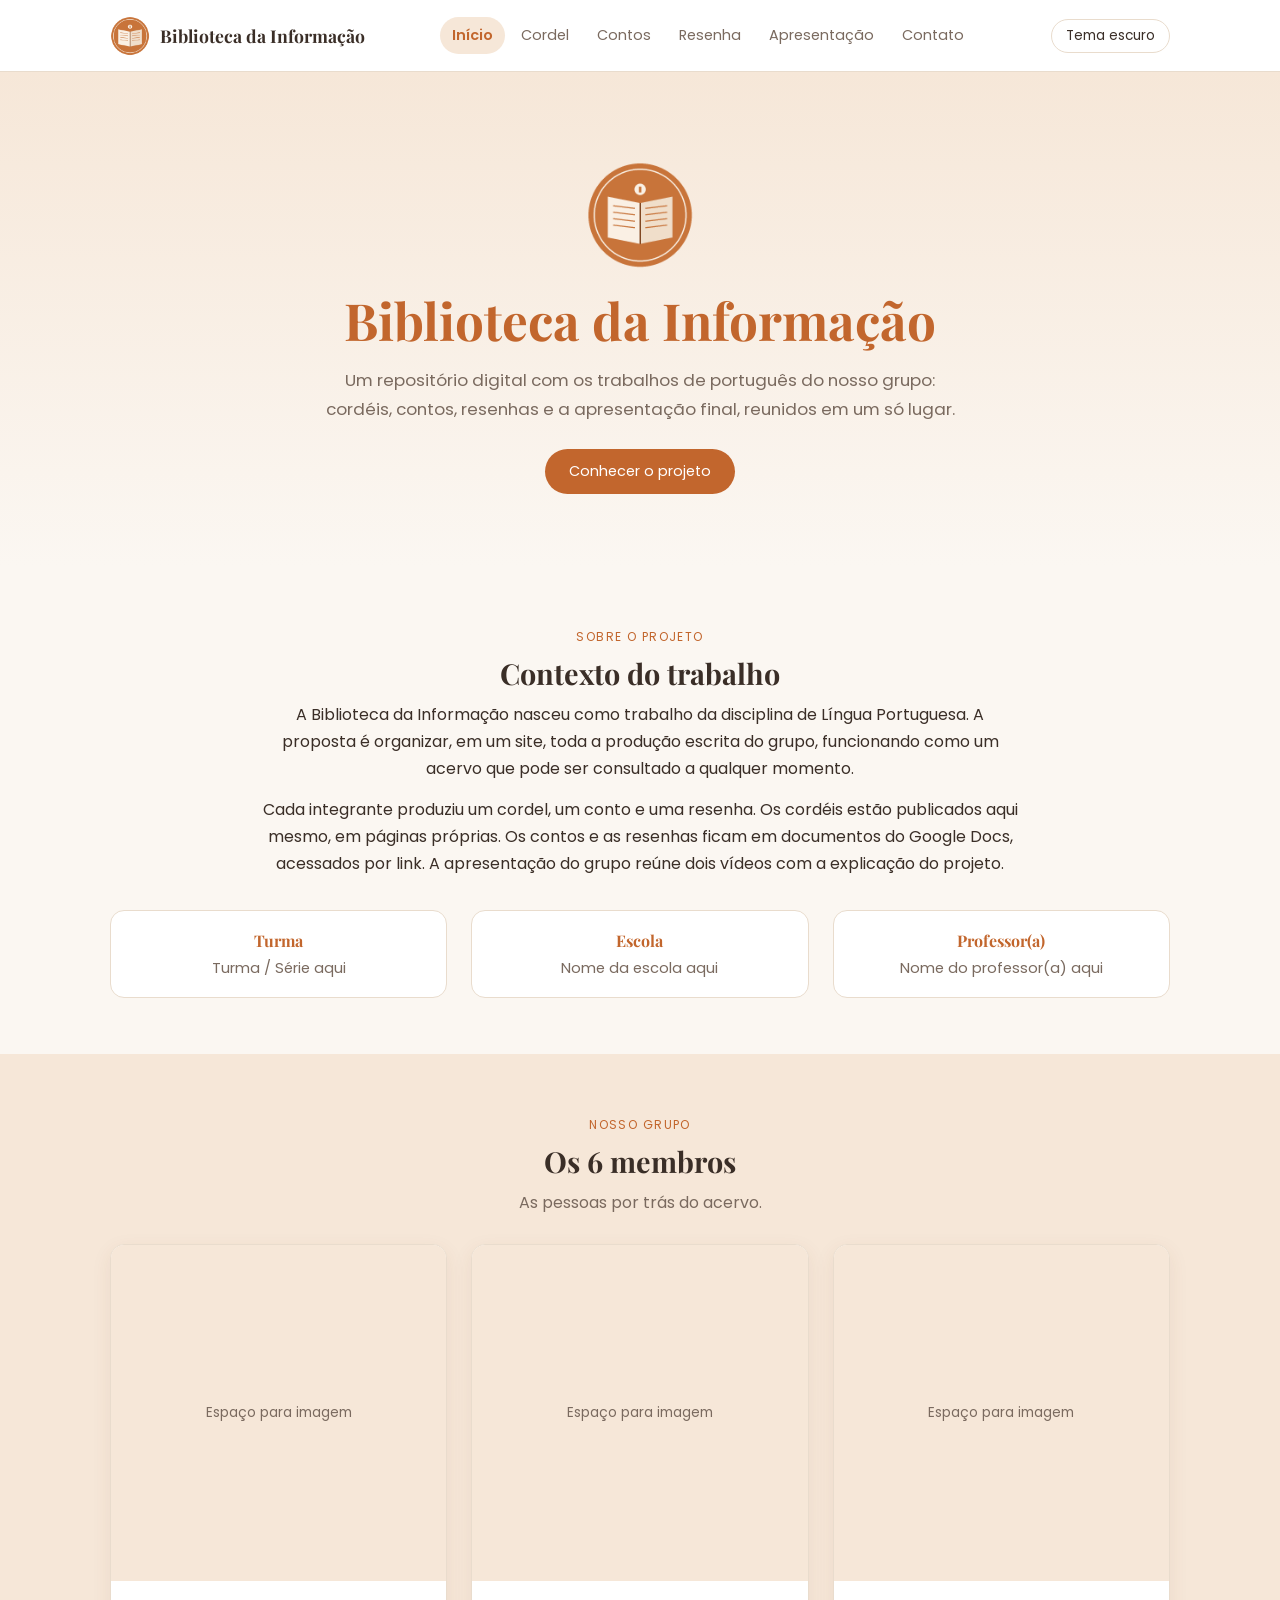
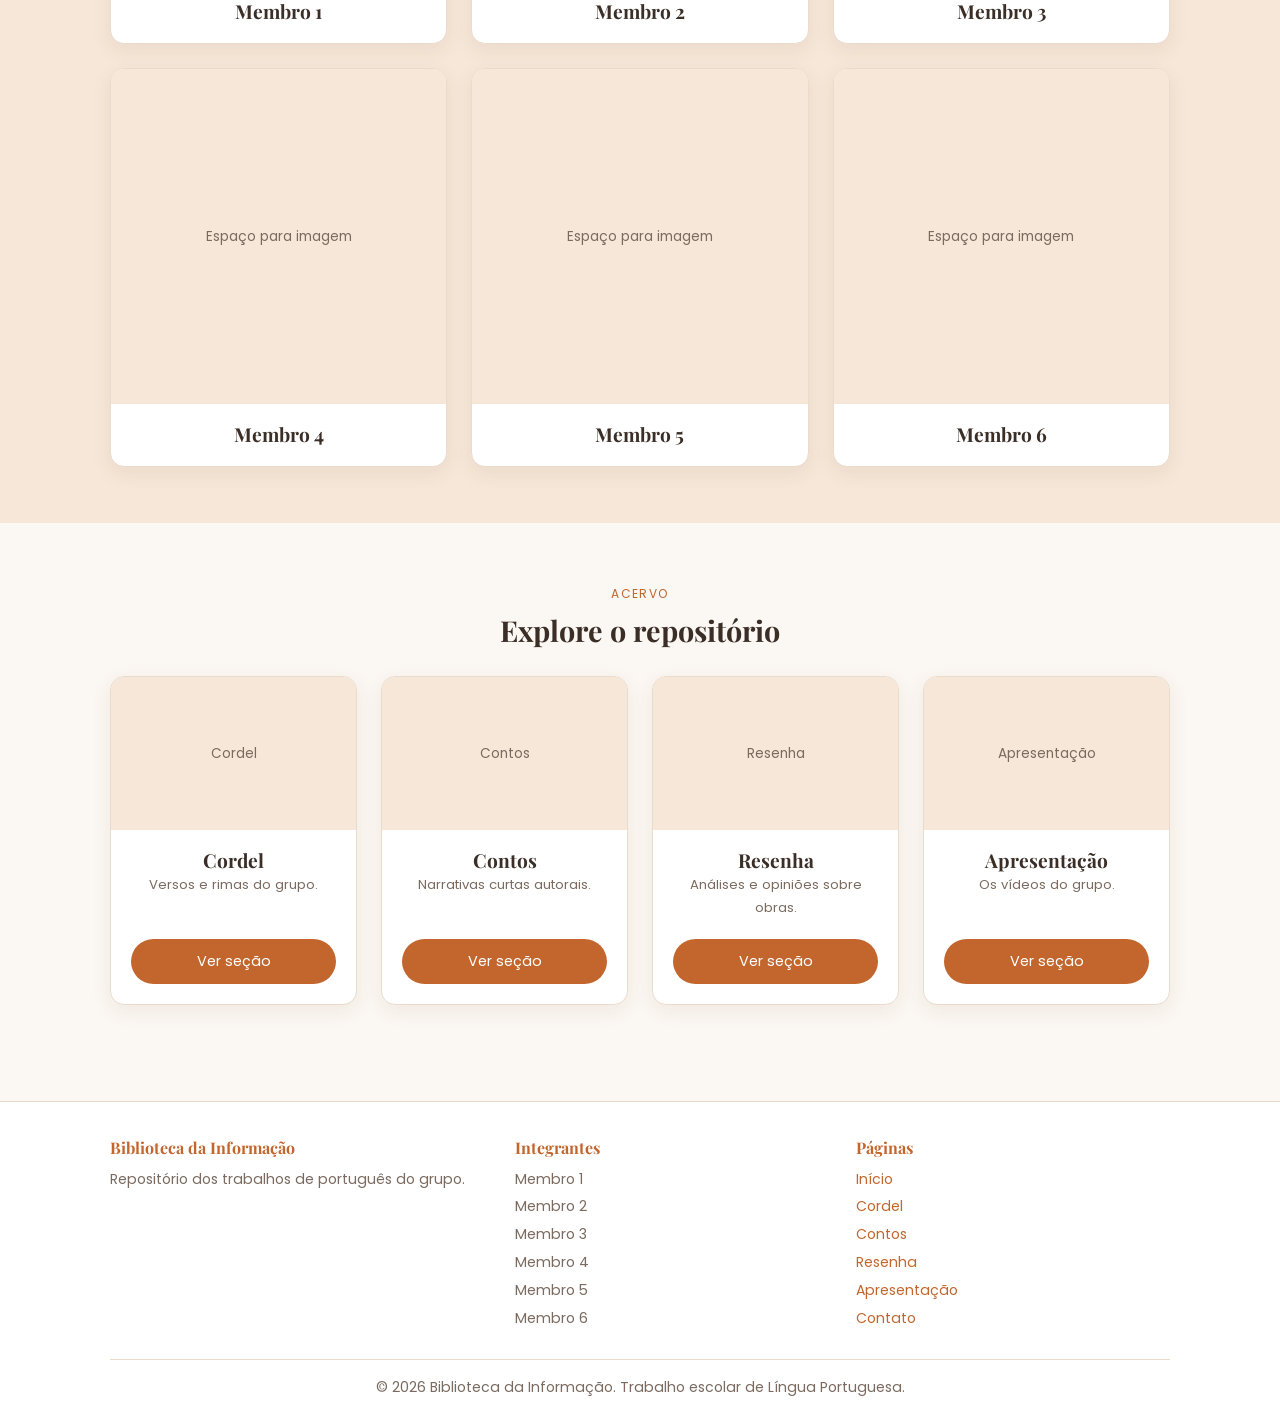
==== index.html @ 51faeb0e "1.0" ====
<!DOCTYPE html>
<html lang="pt-BR">
<head>
  <meta charset="UTF-8">
  <meta name="viewport" content="width=device-width, initial-scale=1.0">
  <title>Biblioteca da Informação</title>
  <meta name="description" content="Repositório dos trabalhos de português do nosso grupo: cordéis, contos, resenhas e apresentação.">
  <link rel="icon" type="image/png" href="img/logo.png">
  <link rel="preconnect" href="https://fonts.googleapis.com">
  <link rel="preconnect" href="https://fonts.gstatic.com" crossorigin>
  <link href="https://fonts.googleapis.com/css2?family=Playfair+Display:wght@500;700&family=Poppins:wght@400;500;600&display=swap" rel="stylesheet">
  <link rel="stylesheet" href="css/style.css">
</head>
<body>

  <header class="cabecalho">
    <div class="cabecalho-interno">
      <a class="marca" href="index.html">
        <img src="img/logo.png" alt="Logo da Biblioteca da Informação">
        <span>Biblioteca da Informação</span>
      </a>
      <nav aria-label="Menu principal">
        <ul class="menu">
          <li><a href="index.html" aria-current="page">Início</a></li>
          <li><a href="cordel.html">Cordel</a></li>
          <li><a href="contos.html">Contos</a></li>
          <li><a href="resenha.html">Resenha</a></li>
          <li><a href="apresentacao.html">Apresentação</a></li>
          <li><a href="contato.html">Contato</a></li>
        </ul>
      </nav>
      <button id="botao-tema" class="botao-tema" type="button">Tema escuro</button>
    </div>
  </header>

  <main>
    <section class="hero">
      <div class="container">
        <img src="img/logo.png" alt="Logo da Biblioteca da Informação">
        <h1>Biblioteca da Informação</h1>
        <p>Um repositório digital com os trabalhos de português do nosso grupo: cordéis, contos, resenhas e a apresentação final, reunidos em um só lugar.</p>
        <a class="botao" href="#sobre">Conhecer o projeto</a>
      </div>
    </section>

    <section class="secao" id="sobre">
      <div class="container centro">
        <span class="etiqueta">Sobre o projeto</span>
        <h2>Contexto do trabalho</h2>
        <div class="texto-corrido">
          <p>A Biblioteca da Informação nasceu como trabalho da disciplina de Língua Portuguesa. A proposta é organizar, em um site, toda a produção escrita do grupo, funcionando como um acervo que pode ser consultado a qualquer momento.</p>
          <p>Cada integrante produziu um cordel, um conto e uma resenha. Os cordéis estão publicados aqui mesmo, em páginas próprias. Os contos e as resenhas ficam em documentos do Google Docs, acessados por link. A apresentação do grupo reúne dois vídeos com a explicação do projeto.</p>
        </div>
        <div class="grid" style="margin-top:32px;">
          <div class="info-item"><strong>Turma</strong><span data-grupo="turma">Turma</span></div>
          <div class="info-item"><strong>Escola</strong><span data-grupo="escola">Escola</span></div>
          <div class="info-item"><strong>Professor(a)</strong><span data-grupo="professor">Professor</span></div>
        </div>
      </div>
    </section>

    <section class="secao alt" id="membros">
      <div class="container centro">
        <span class="etiqueta">Nosso grupo</span>
        <h2>Os 6 membros</h2>
        <p class="texto-corrido" style="color:var(--texto-suave)">As pessoas por trás do acervo.</p>
        <div class="grid" id="grid-membros"></div>
      </div>
    </section>

    <section class="secao" id="secoes">
      <div class="container centro">
        <span class="etiqueta">Acervo</span>
        <h2>Explore o repositório</h2>
        <div class="grid grid-4">
          <article class="card">
            <div class="card-imagem">Cordel</div>
            <div class="card-corpo"><h3>Cordel</h3><p class="autor">Versos e rimas do grupo.</p></div>
            <div class="card-rodape"><a class="botao" href="cordel.html">Ver seção</a></div>
          </article>
          <article class="card">
            <div class="card-imagem">Contos</div>
            <div class="card-corpo"><h3>Contos</h3><p class="autor">Narrativas curtas autorais.</p></div>
            <div class="card-rodape"><a class="botao" href="contos.html">Ver seção</a></div>
          </article>
          <article class="card">
            <div class="card-imagem">Resenha</div>
            <div class="card-corpo"><h3>Resenha</h3><p class="autor">Análises e opiniões sobre obras.</p></div>
            <div class="card-rodape"><a class="botao" href="resenha.html">Ver seção</a></div>
          </article>
          <article class="card">
            <div class="card-imagem">Apresentação</div>
            <div class="card-corpo"><h3>Apresentação</h3><p class="autor">Os vídeos do grupo.</p></div>
            <div class="card-rodape"><a class="botao" href="apresentacao.html">Ver seção</a></div>
          </article>
        </div>
      </div>
    </section>
  </main>

  <footer class="rodape">
    <div class="container">
      <div class="rodape-grid">
        <div>
          <h3>Biblioteca da Informação</h3>
          <p>Repositório dos trabalhos de português do grupo.</p>
        </div>
        <div>
          <h3>Integrantes</h3>
          <ul id="rodape-membros"></ul>
        </div>
        <div>
          <h3>Páginas</h3>
          <ul>
            <li><a href="index.html">Início</a></li>
            <li><a href="cordel.html">Cordel</a></li>
            <li><a href="contos.html">Contos</a></li>
            <li><a href="resenha.html">Resenha</a></li>
            <li><a href="apresentacao.html">Apresentação</a></li>
            <li><a href="contato.html">Contato</a></li>
          </ul>
        </div>
      </div>
      <p class="rodape-fim">&copy; <span id="rodape-ano">2026</span> Biblioteca da Informação. Trabalho escolar de Língua Portuguesa.</p>
    </div>
  </footer>

  <script src="js/dados.js"></script>
  <script src="js/main.js"></script>
</body>
</html>
---- css/style.css ----
/* ============================================================
   Biblioteca da Informação — estilo geral
   Cor matriz: laranja queimado (suave). Tema escuro: classe .escuro
   ============================================================ */

:root {
  --laranja: #c2662d;
  --laranja-claro: #e4a574;
  --laranja-suave: #f6e7d8;
  --fundo: #fbf7f2;
  --superficie: #ffffff;
  --texto: #3a2e27;
  --texto-suave: #7a6a5f;
  --borda: #e9dccd;
  --sombra: 0 6px 20px rgba(110, 70, 40, 0.08);
  --altura-header: 72px;
  --raio: 14px;
  --fonte-titulo: "Playfair Display", Georgia, "Times New Roman", serif;
  --fonte-texto: "Poppins", "Segoe UI", Arial, sans-serif;
}

.escuro {
  --laranja: #e08d52;
  --laranja-claro: #f0b27f;
  --laranja-suave: #33271f;
  --fundo: #1c1714;
  --superficie: #26201c;
  --texto: #f1e6da;
  --texto-suave: #b8a698;
  --borda: #3b2f27;
  --sombra: 0 6px 20px rgba(0, 0, 0, 0.35);
}

* { box-sizing: border-box; margin: 0; padding: 0; }

html { scroll-behavior: smooth; }

body {
  font-family: var(--fonte-texto);
  background: var(--fundo);
  color: var(--texto);
  line-height: 1.7;
  padding-top: var(--altura-header);
  transition: background 0.3s, color 0.3s;
}

img { max-width: 100%; display: block; }
a { color: var(--laranja); text-decoration: none; }
a:hover { text-decoration: underline; }

h1, h2, h3 {
  font-family: var(--fonte-titulo);
  line-height: 1.25;
}

h1 { color: var(--laranja); font-size: 2.6rem; }
h2 { font-size: 1.8rem; margin-bottom: 0.6rem; }
h3 { font-size: 1.2rem; }

/* ---------- Cabeçalho fixo ---------- */
.cabecalho {
  position: fixed;
  top: 0;
  left: 0;
  width: 100%;
  height: var(--altura-header);
  background: var(--superficie);
  border-bottom: 1px solid var(--borda);
  z-index: 100;
  transition: background 0.3s;
}

.cabecalho-interno {
  max-width: 1100px;
  height: 100%;
  margin: 0 auto;
  padding: 0 20px;
  display: flex;
  align-items: center;
  justify-content: space-between;
  gap: 16px;
}

.marca {
  display: flex;
  align-items: center;
  gap: 10px;
  color: var(--texto);
  font-family: var(--fonte-titulo);
  font-weight: 700;
  font-size: 1.1rem;
  white-space: nowrap;
}
.marca:hover { text-decoration: none; }
.marca img { width: 40px; height: 40px; }

.menu {
  display: flex;
  align-items: center;
  gap: 4px;
  list-style: none;
}

.menu a {
  display: block;
  padding: 6px 12px;
  border-radius: 999px;
  font-size: 0.9rem;
  color: var(--texto-suave);
}
.menu a:hover { background: var(--laranja-suave); text-decoration: none; }
.menu a[aria-current="page"] {
  background: var(--laranja-suave);
  color: var(--laranja);
  font-weight: 600;
}

.botao-tema {
  font-family: var(--fonte-texto);
  font-size: 0.85rem;
  padding: 6px 14px;
  border-radius: 999px;
  border: 1px solid var(--borda);
  background: transparent;
  color: var(--texto);
  cursor: pointer;
  white-space: nowrap;
}
.botao-tema:hover { border-color: var(--laranja); color: var(--laranja); }

/* ---------- Estrutura ---------- */
.container {
  max-width: 1100px;
  margin: 0 auto;
  padding: 0 20px;
}

.secao { padding: 56px 0; }
.secao.alt { background: var(--laranja-suave); }

.topo-pagina {
  padding: 56px 0 24px;
  border-bottom: 1px solid var(--borda);
  text-align: center;
}
.topo-pagina p { max-width: 720px; margin: 12px auto 0; color: var(--texto-suave); }

.etiqueta {
  display: inline-block;
  font-size: 0.75rem;
  letter-spacing: 0.12em;
  text-transform: uppercase;
  color: var(--laranja);
  margin-bottom: 8px;
}

.texto-corrido { max-width: 760px; }
.texto-corrido p { margin-bottom: 14px; }
.centro { text-align: center; }
.centro .texto-corrido { margin: 0 auto; }

/* ---------- Hero (home) ---------- */
.hero {
  padding: 88px 0 72px;
  text-align: center;
  background: linear-gradient(180deg, var(--laranja-suave), var(--fundo));
}
.hero h1 { font-size: 3.2rem; margin-bottom: 14px; }
.hero p { max-width: 640px; margin: 0 auto 26px; color: var(--texto-suave); font-size: 1.05rem; }
.hero img { width: 110px; height: 110px; margin: 0 auto 18px; }

.botao {
  display: inline-block;
  padding: 10px 24px;
  border-radius: 999px;
  background: var(--laranja);
  color: #fff;
  font-family: var(--fonte-texto);
  font-size: 0.9rem;
  border: none;
  cursor: pointer;
  transition: opacity 0.2s, transform 0.2s;
}
.botao:hover { opacity: 0.9; transform: translateY(-1px); text-decoration: none; }
.botao.contorno { background: transparent; color: var(--laranja); border: 1px solid var(--laranja); }
.botao.desativado { background: var(--borda); color: var(--texto-suave); pointer-events: none; }

/* ---------- Grid de cards ---------- */
.grid {
  display: grid;
  grid-template-columns: repeat(3, 1fr);
  gap: 24px;
  margin-top: 28px;
}

.card {
  background: var(--superficie);
  border: 1px solid var(--borda);
  border-radius: var(--raio);
  overflow: hidden;
  display: flex;
  flex-direction: column;
  box-shadow: var(--sombra);
  transition: transform 0.2s;
}
.card:hover { transform: translateY(-3px); }

.card-imagem {
  width: 100%;
  aspect-ratio: 16 / 10;
  background: var(--laranja-suave);
  display: flex;
  align-items: center;
  justify-content: center;
  color: var(--texto-suave);
  font-size: 0.85rem;
  overflow: hidden;
}
.card-imagem img { width: 100%; height: 100%; object-fit: cover; }

.card-corpo {
  padding: 18px 20px 8px;
  flex: 1;
}
.card-corpo .autor { font-size: 0.82rem; color: var(--texto-suave); margin-top: 2px; }

.card-rodape { padding: 12px 20px 20px; }
.card-rodape .botao { width: 100%; text-align: center; }
.card-aviso { font-size: 0.72rem; color: var(--texto-suave); margin-top: 8px; text-align: center; }

.card.membro .card-corpo { text-align: center; padding-bottom: 20px; }
.card.membro .card-imagem { aspect-ratio: 1 / 1; }

/* ---------- Aviso ---------- */
.aviso {
  margin-top: 32px;
  padding: 14px 18px;
  border-left: 4px solid var(--laranja);
  background: var(--laranja-suave);
  border-radius: 8px;
  font-size: 0.88rem;
  color: var(--texto);
}

/* ---------- Pesquisa e filtro ---------- */
.pesquisa {
  display: flex;
  gap: 12px;
  flex-wrap: wrap;
  margin-top: 8px;
}
.pesquisa input,
.pesquisa select {
  font-family: var(--fonte-texto);
  font-size: 0.92rem;
  padding: 10px 16px;
  border-radius: 999px;
  border: 1px solid var(--borda);
  background: var(--superficie);
  color: var(--texto);
}
.pesquisa input { flex: 1; min-width: 220px; }
.pesquisa input:focus,
.pesquisa select:focus { outline: 2px solid var(--laranja-claro); }

.sem-resultado {
  display: none;
  text-align: center;
  color: var(--texto-suave);
  padding: 32px 0;
}

/* ---------- Vídeos ---------- */
.grid-videos {
  display: grid;
  grid-template-columns: repeat(2, 1fr);
  gap: 28px;
  margin-top: 28px;
}
.video-caixa {
  background: var(--superficie);
  border: 1px solid var(--borda);
  border-radius: var(--raio);
  overflow: hidden;
  box-shadow: var(--sombra);
}
.video-tela {
  aspect-ratio: 16 / 9;
  background: var(--laranja-suave);
  display: flex;
  align-items: center;
  justify-content: center;
  color: var(--texto-suave);
  font-size: 0.9rem;
}
.video-tela iframe { width: 100%; height: 100%; border: 0; }
.video-info { padding: 18px 20px 22px; }
.video-info p { color: var(--texto-suave); font-size: 0.92rem; margin-top: 6px; }

/* ---------- Página de cordel individual ---------- */
.cordel-layout {
  display: grid;
  grid-template-columns: 1.4fr 1fr;
  gap: 32px;
  margin-top: 28px;
  align-items: start;
}
.cordel-texto {
  background: var(--superficie);
  border: 1px solid var(--borda);
  border-radius: var(--raio);
  padding: 28px 30px;
  white-space: pre-line;
  font-family: var(--fonte-titulo);
  font-size: 1.05rem;
  line-height: 1.9;
}
.cordel-imagem {
  position: sticky;
  top: calc(var(--altura-header) + 20px);
}
.cordel-imagem .card-imagem {
  aspect-ratio: 3 / 4;
  border-radius: var(--raio);
  border: 1px solid var(--borda);
}

.voltar { display: inline-block; margin-bottom: 8px; font-size: 0.9rem; }

/* ---------- Contato ---------- */
.contato-layout {
  display: grid;
  grid-template-columns: 1fr 1fr;
  gap: 32px;
  margin-top: 28px;
}
.formulario {
  background: var(--superficie);
  border: 1px solid var(--borda);
  border-radius: var(--raio);
  padding: 26px;
  display: flex;
  flex-direction: column;
  gap: 14px;
}
.formulario label { font-size: 0.85rem; color: var(--texto-suave); display: block; margin-bottom: 4px; }
.formulario input,
.formulario select,
.formulario textarea {
  width: 100%;
  font-family: var(--fonte-texto);
  font-size: 0.92rem;
  padding: 10px 14px;
  border-radius: 10px;
  border: 1px solid var(--borda);
  background: var(--fundo);
  color: var(--texto);
}
.formulario textarea { min-height: 120px; resize: vertical; }
.formulario input:focus,
.formulario select:focus,
.formulario textarea:focus { outline: 2px solid var(--laranja-claro); }
.formulario-status { font-size: 0.85rem; color: var(--laranja); min-height: 1.2em; }

.info-lista { display: flex; flex-direction: column; gap: 14px; }
.info-item {
  background: var(--superficie);
  border: 1px solid var(--borda);
  border-radius: var(--raio);
  padding: 16px 20px;
}
.info-item strong { display: block; font-family: var(--fonte-titulo); color: var(--laranja); }
.info-item span { color: var(--texto-suave); font-size: 0.92rem; }

.filtros-botoes { display: flex; flex-wrap: wrap; gap: 8px; margin-top: 8px; }
.filtro-btn {
  font-family: var(--fonte-texto);
  font-size: 0.85rem;
  padding: 6px 16px;
  border-radius: 999px;
  border: 1px solid var(--borda);
  background: var(--superficie);
  color: var(--texto);
  cursor: pointer;
}
.filtro-btn.ativo { background: var(--laranja); border-color: var(--laranja); color: #fff; }

.galeria { grid-template-columns: repeat(3, 1fr); }
.galeria figure { margin: 0; }
.galeria figcaption { padding: 10px 16px 16px; font-size: 0.85rem; color: var(--texto-suave); }

/* ---------- Rodapé ---------- */
.rodape {
  margin-top: 40px;
  background: var(--superficie);
  border-top: 1px solid var(--borda);
  padding: 36px 0 20px;
}
.rodape-grid {
  display: grid;
  grid-template-columns: 1.2fr 1fr 1fr;
  gap: 28px;
}
.rodape h3 { font-size: 1rem; margin-bottom: 10px; color: var(--laranja); }
.rodape ul { list-style: none; font-size: 0.88rem; color: var(--texto-suave); }
.rodape li { margin-bottom: 4px; }
.rodape p { font-size: 0.88rem; color: var(--texto-suave); }
.rodape-fim {
  margin-top: 24px;
  padding-top: 16px;
  border-top: 1px solid var(--borda);
  text-align: center;
  font-size: 0.8rem;
  color: var(--texto-suave);
}

/* ---------- Responsivo ---------- */
@media (max-width: 900px) {
  .grid, .galeria { grid-template-columns: repeat(2, 1fr); }
  .cordel-layout, .contato-layout { grid-template-columns: 1fr; }
  .cordel-imagem { position: static; }
  .rodape-grid { grid-template-columns: 1fr; }
}

@media (max-width: 720px) {
  :root { --altura-header: 104px; }
  .cabecalho-interno {
    flex-wrap: wrap;
    align-content: center;
    gap: 6px 12px;
  }
  .cabecalho nav {
    order: 3;
    width: 100%;
    overflow-x: auto;
  }
  .menu { padding-bottom: 4px; }
  .menu a { white-space: nowrap; font-size: 0.82rem; padding: 4px 10px; }
  .hero h1 { font-size: 2.3rem; }
  h1 { font-size: 2rem; }
  .grid, .galeria, .grid-videos { grid-template-columns: 1fr; }
}

/* Home: 4 cards de seções */
.grid-4 { grid-template-columns: repeat(4, 1fr); }
@media (max-width: 900px) { .grid-4 { grid-template-columns: repeat(2, 1fr); } }
@media (max-width: 720px) { .grid-4 { grid-template-columns: 1fr; } }
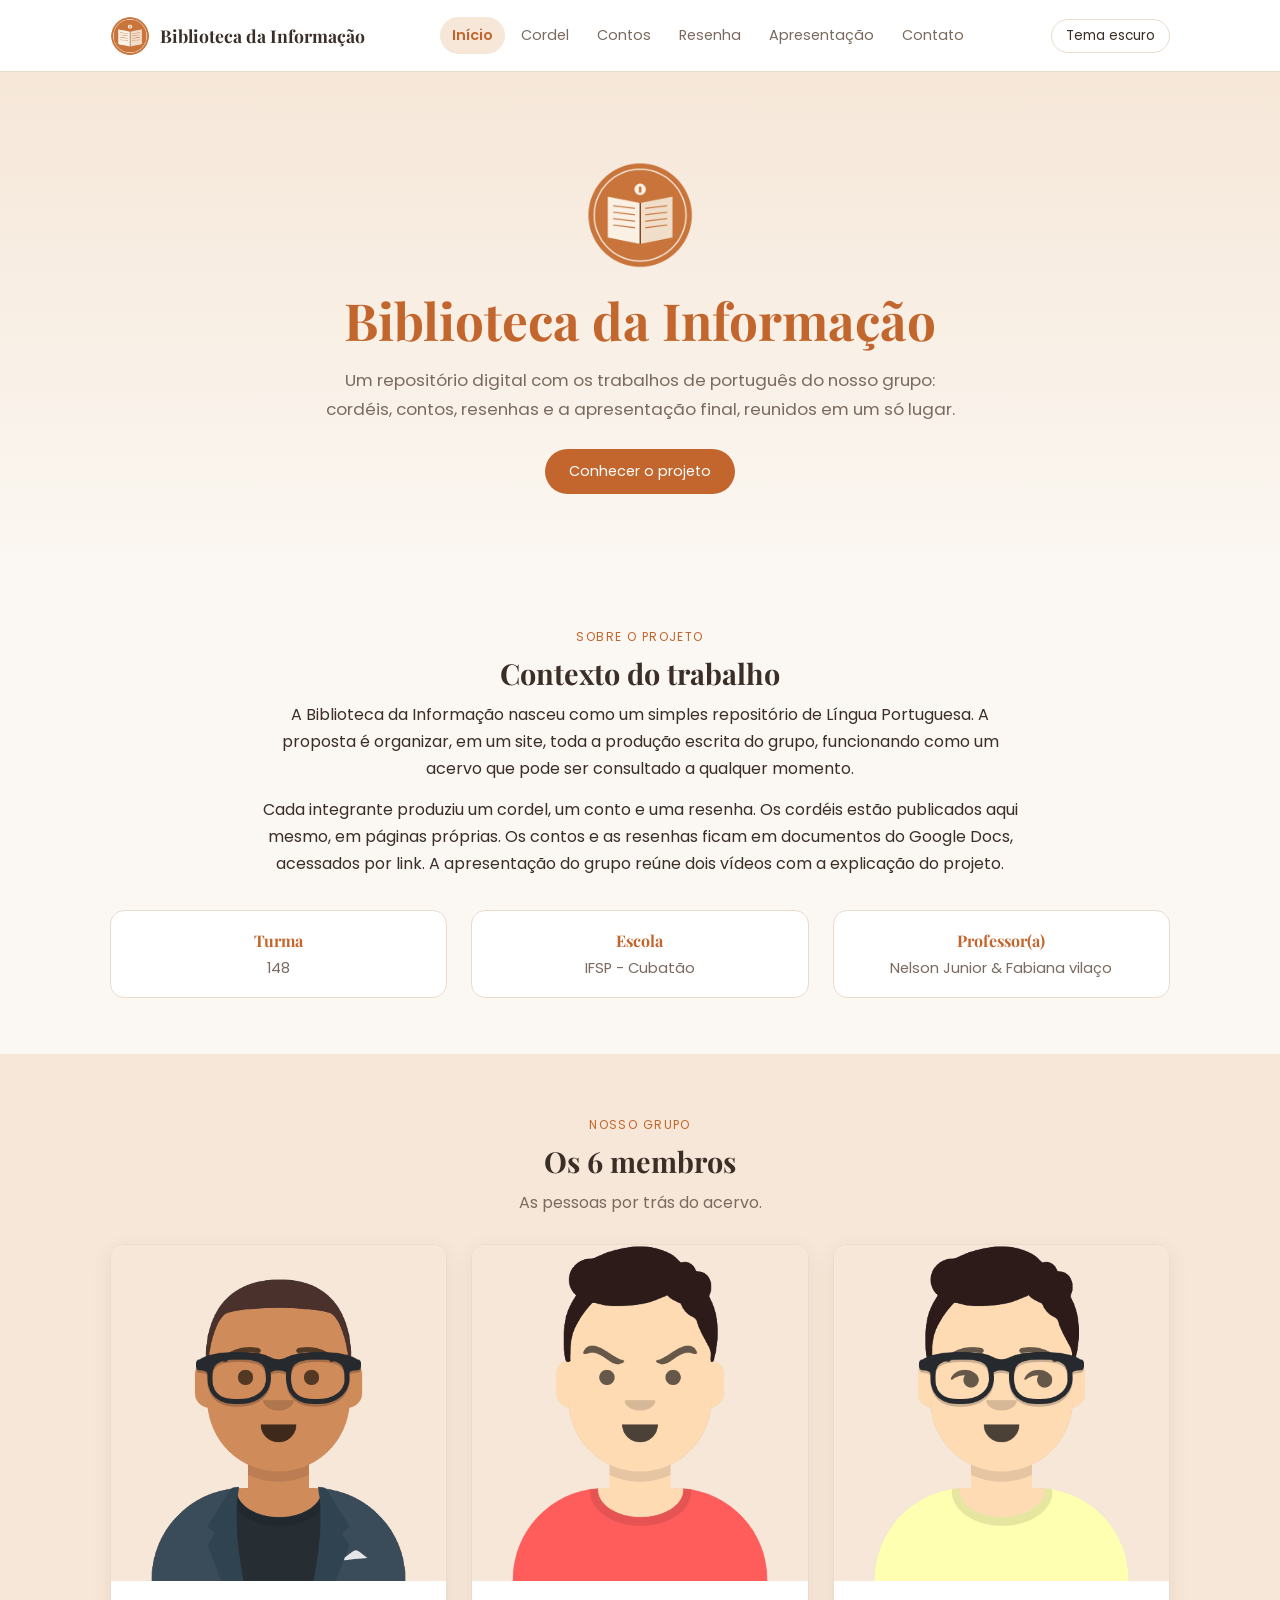
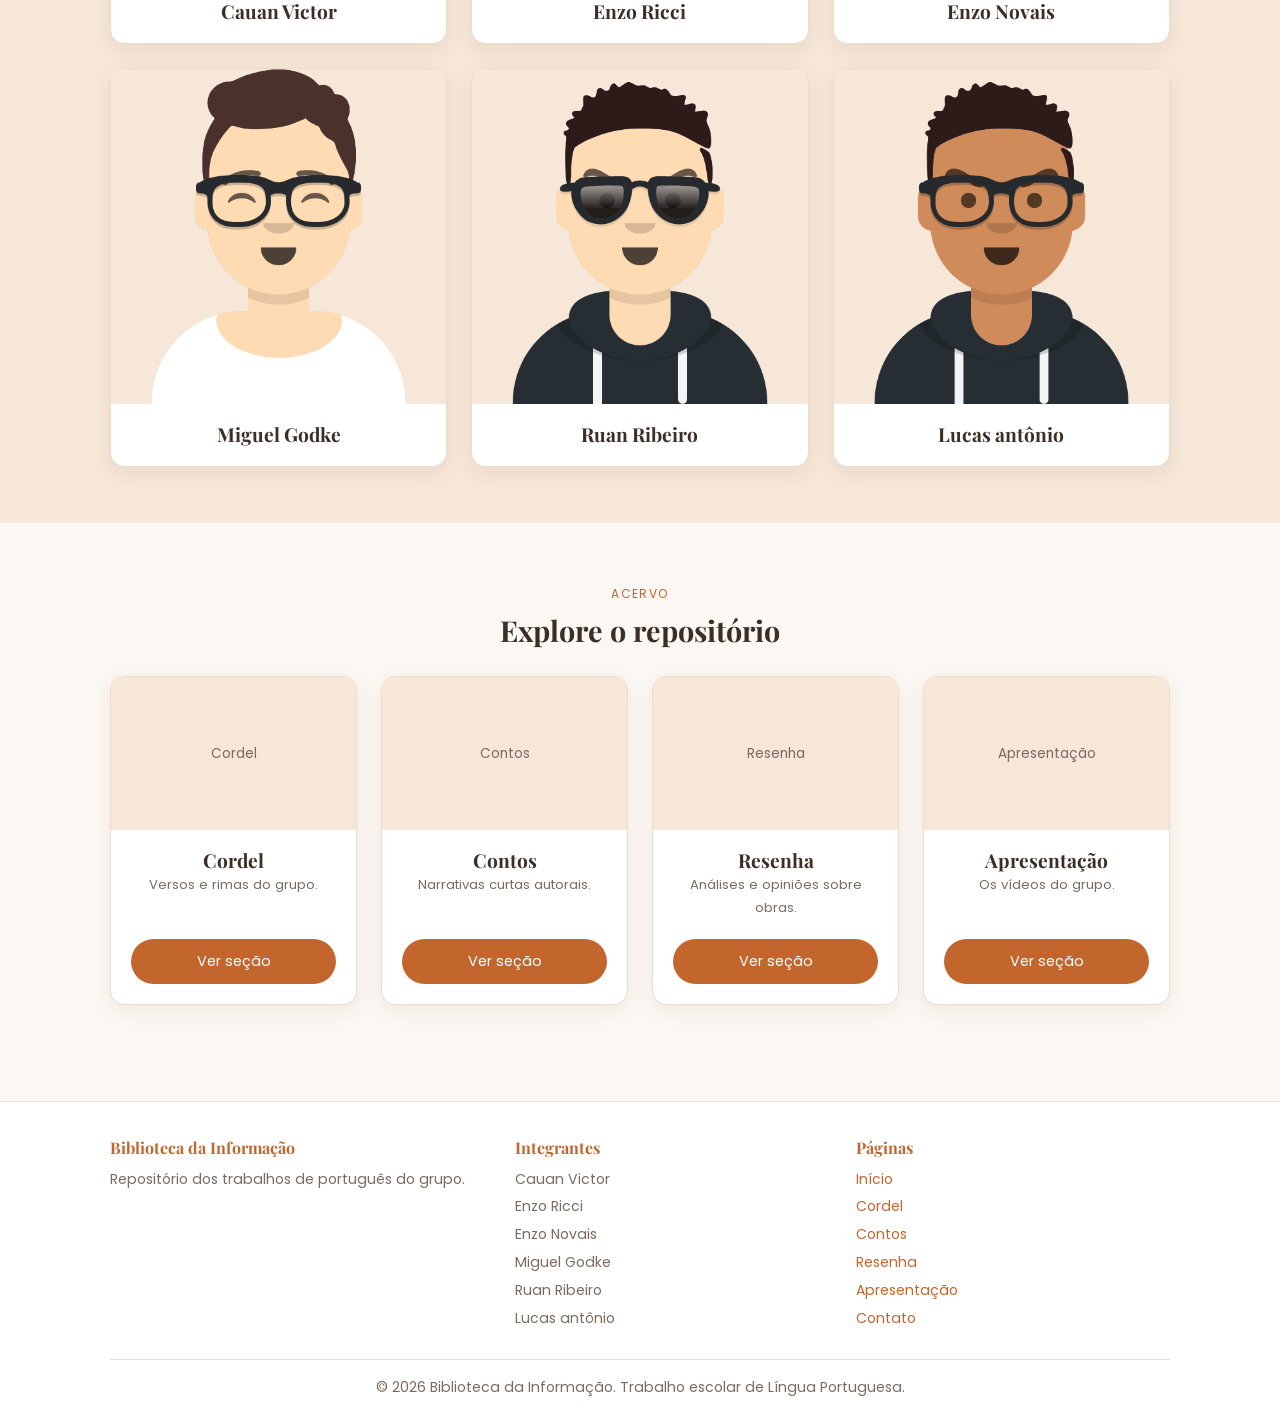
==== commit 9cbe9d72: "1.1" ====
--- a/index.html
+++ b/index.html
@@ -48,7 +48,7 @@
         <span class="etiqueta">Sobre o projeto</span>
         <h2>Contexto do trabalho</h2>
         <div class="texto-corrido">
-          <p>A Biblioteca da Informação nasceu como trabalho da disciplina de Língua Portuguesa. A proposta é organizar, em um site, toda a produção escrita do grupo, funcionando como um acervo que pode ser consultado a qualquer momento.</p>
+          <p>A Biblioteca da Informação nasceu como um simples repositório de Língua Portuguesa. A proposta é organizar, em um site, toda a produção escrita do grupo, funcionando como um acervo que pode ser consultado a qualquer momento.</p>
           <p>Cada integrante produziu um cordel, um conto e uma resenha. Os cordéis estão publicados aqui mesmo, em páginas próprias. Os contos e as resenhas ficam em documentos do Google Docs, acessados por link. A apresentação do grupo reúne dois vídeos com a explicação do projeto.</p>
         </div>
         <div class="grid" style="margin-top:32px;">
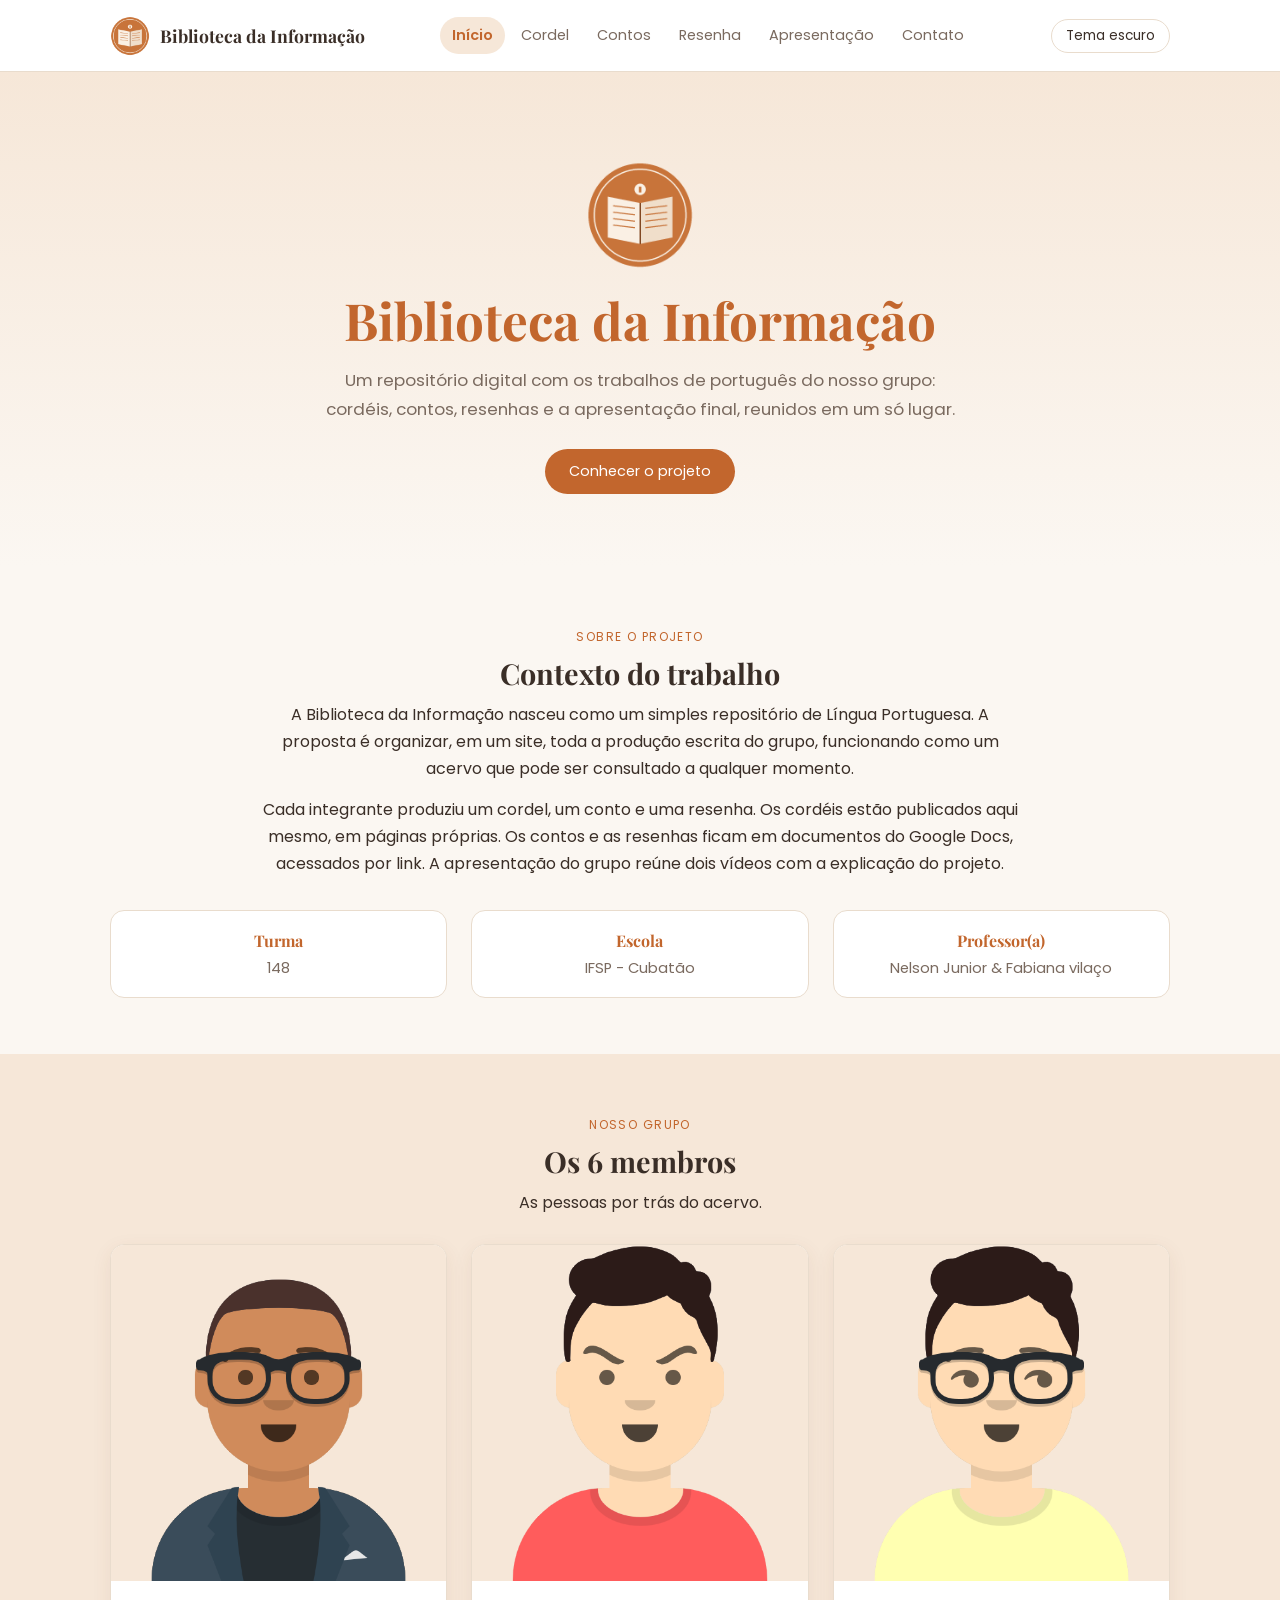
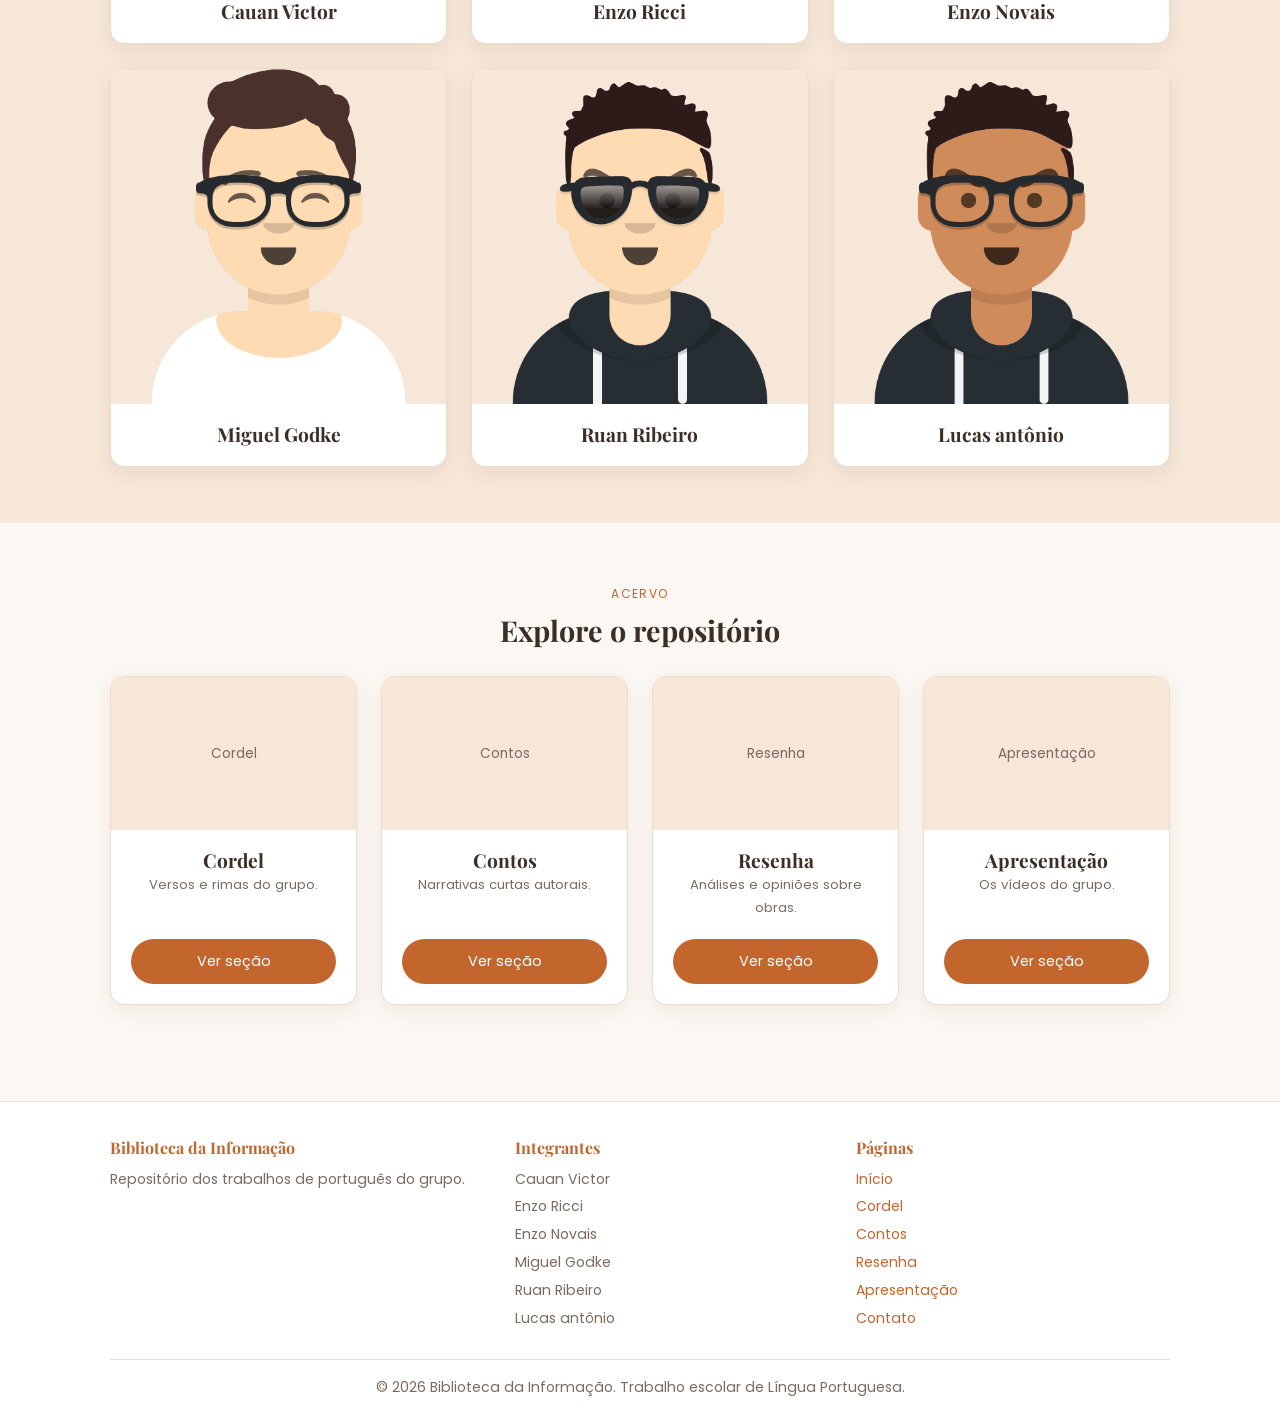
==== commit 07619c41: "1.2" ====
--- a/index.html
+++ b/index.html
@@ -63,7 +63,7 @@
       <div class="container centro">
         <span class="etiqueta">Nosso grupo</span>
         <h2>Os 6 membros</h2>
-        <p class="texto-corrido" style="color:var(--texto-suave)">As pessoas por trás do acervo.</p>
+        <p class="texto-corrido">As pessoas por trás do acervo.</p>
         <div class="grid" id="grid-membros"></div>
       </div>
     </section>
--- a/css/style.css
+++ b/css/style.css
@@ -1,7 +1,4 @@
-/* ============================================================
-   Biblioteca da Informação — estilo geral
-   Cor matriz: laranja queimado (suave). Tema escuro: classe .escuro
-   ============================================================ */
+
 
 :root {
   --laranja: #c2662d;
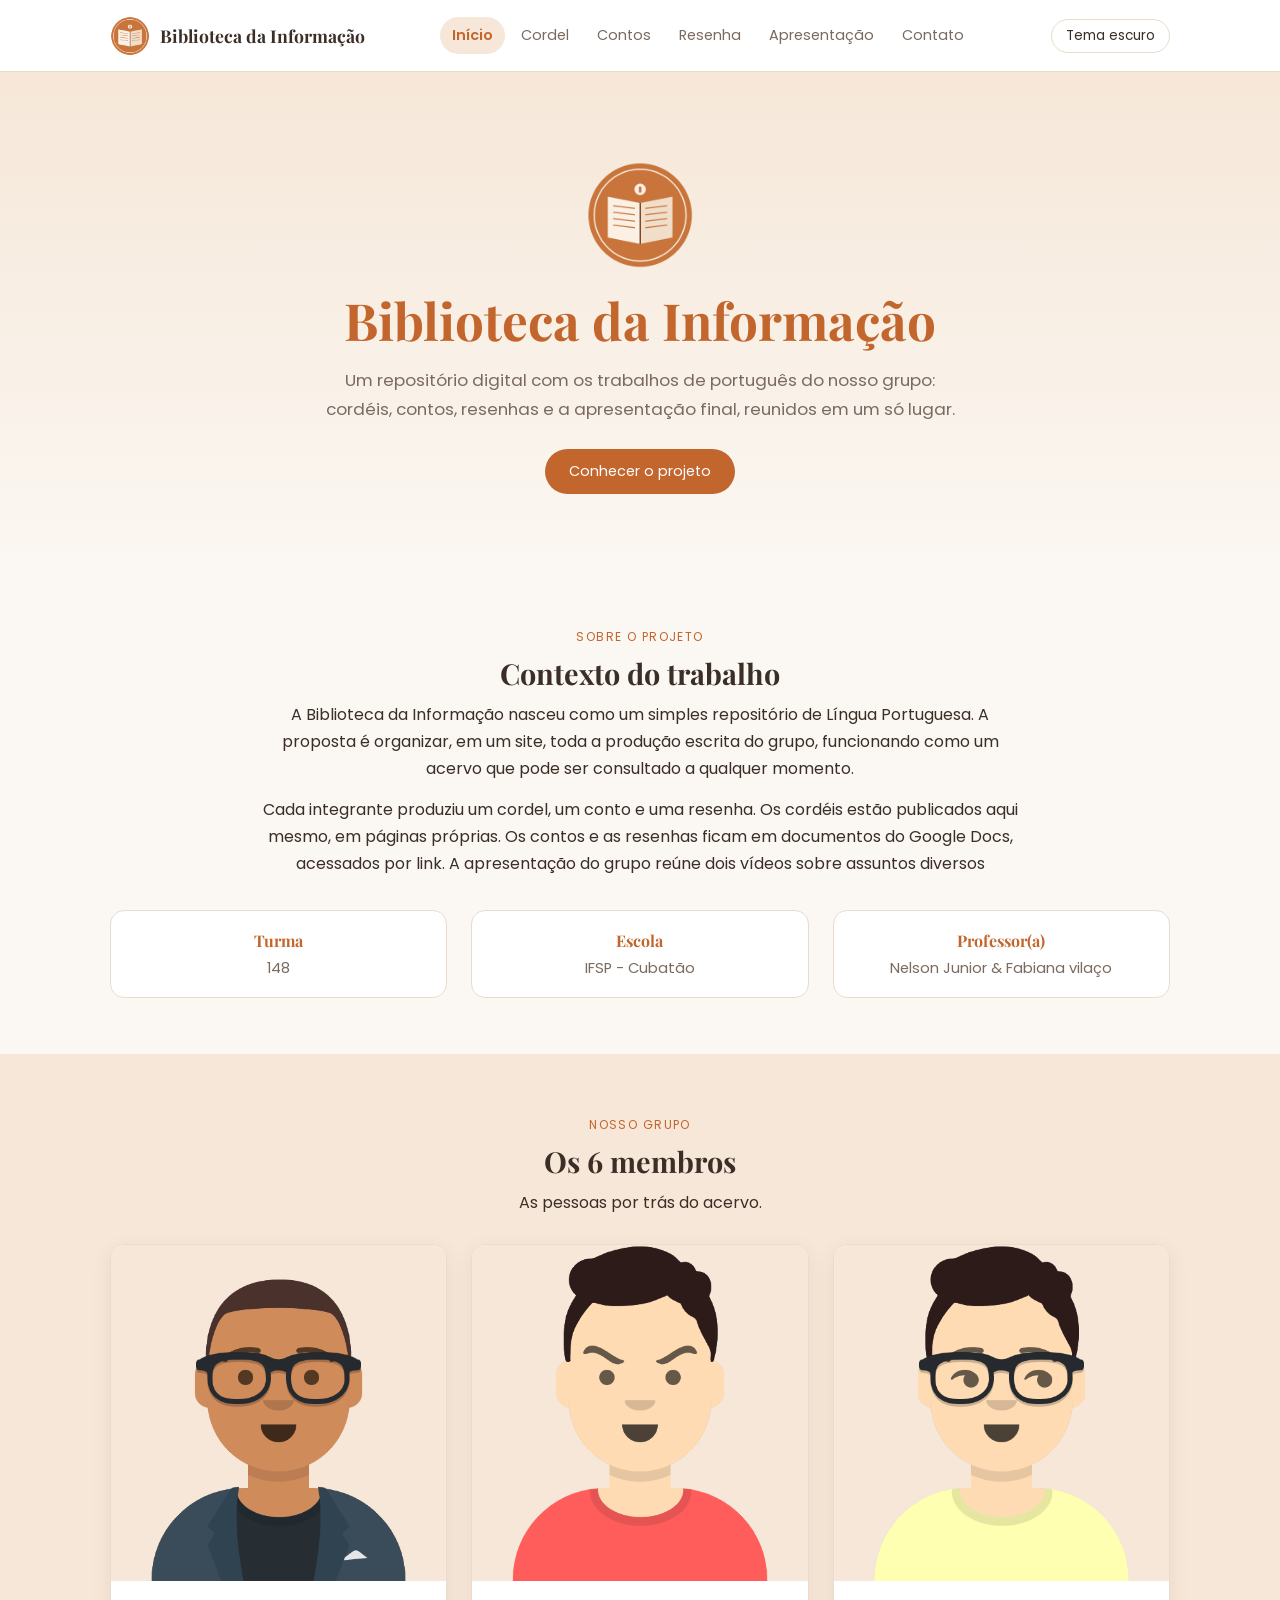
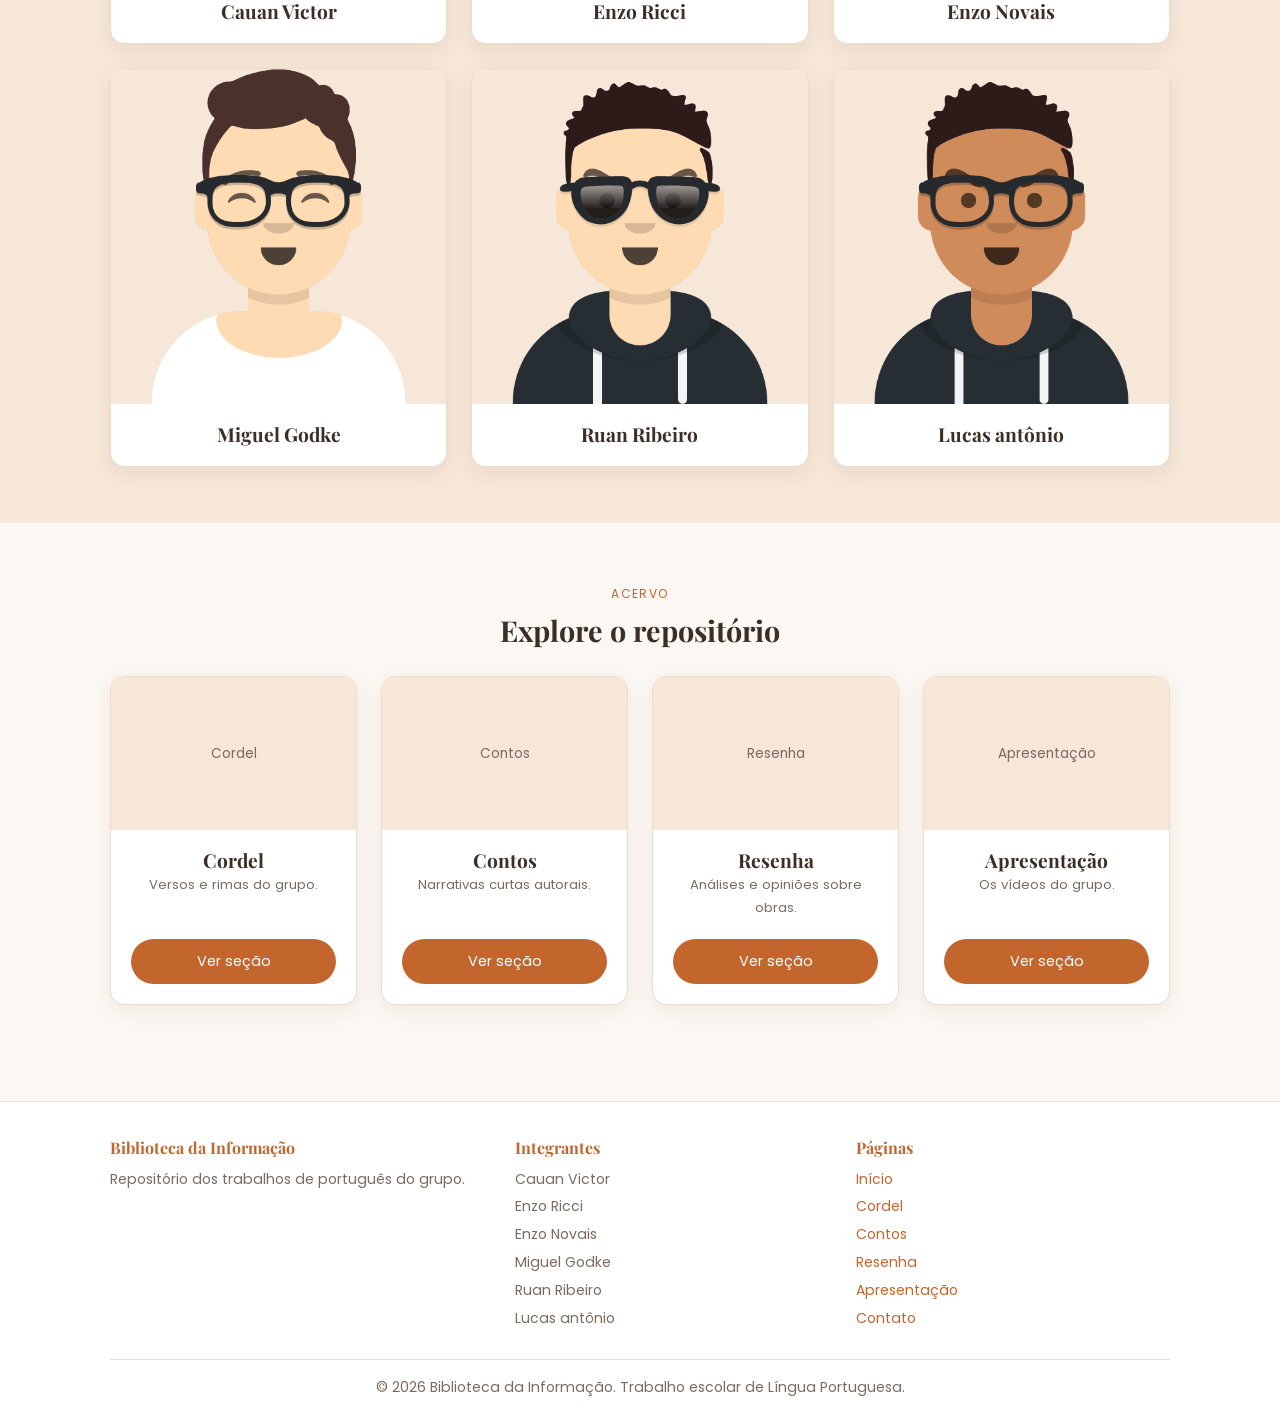
==== commit 4c240768: "1.3" ====
--- a/index.html
+++ b/index.html
@@ -49,7 +49,7 @@
         <h2>Contexto do trabalho</h2>
         <div class="texto-corrido">
           <p>A Biblioteca da Informação nasceu como um simples repositório de Língua Portuguesa. A proposta é organizar, em um site, toda a produção escrita do grupo, funcionando como um acervo que pode ser consultado a qualquer momento.</p>
-          <p>Cada integrante produziu um cordel, um conto e uma resenha. Os cordéis estão publicados aqui mesmo, em páginas próprias. Os contos e as resenhas ficam em documentos do Google Docs, acessados por link. A apresentação do grupo reúne dois vídeos com a explicação do projeto.</p>
+          <p>Cada integrante produziu um cordel, um conto e uma resenha. Os cordéis estão publicados aqui mesmo, em páginas próprias. Os contos e as resenhas ficam em documentos do Google Docs, acessados por link. A apresentação do grupo reúne dois vídeos sobre assuntos diversos</p>
         </div>
         <div class="grid" style="margin-top:32px;">
           <div class="info-item"><strong>Turma</strong><span data-grupo="turma">Turma</span></div>
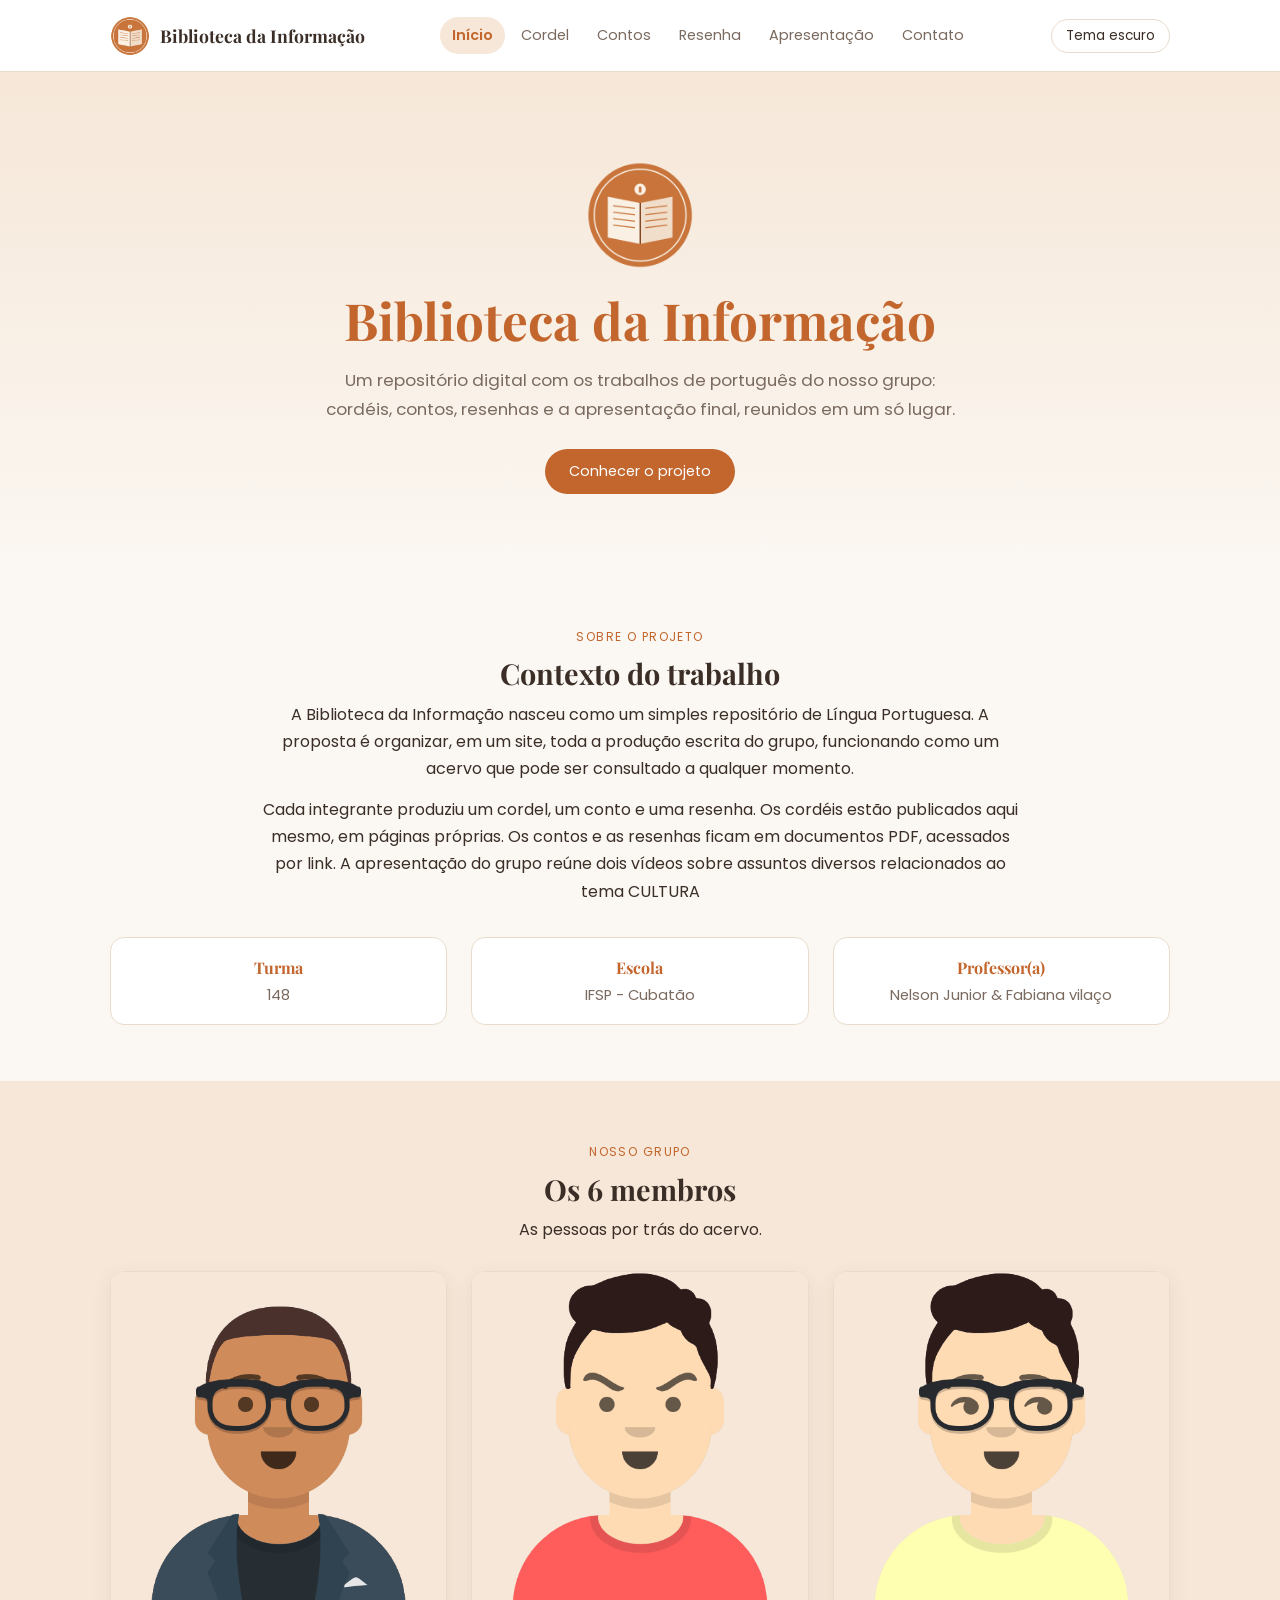
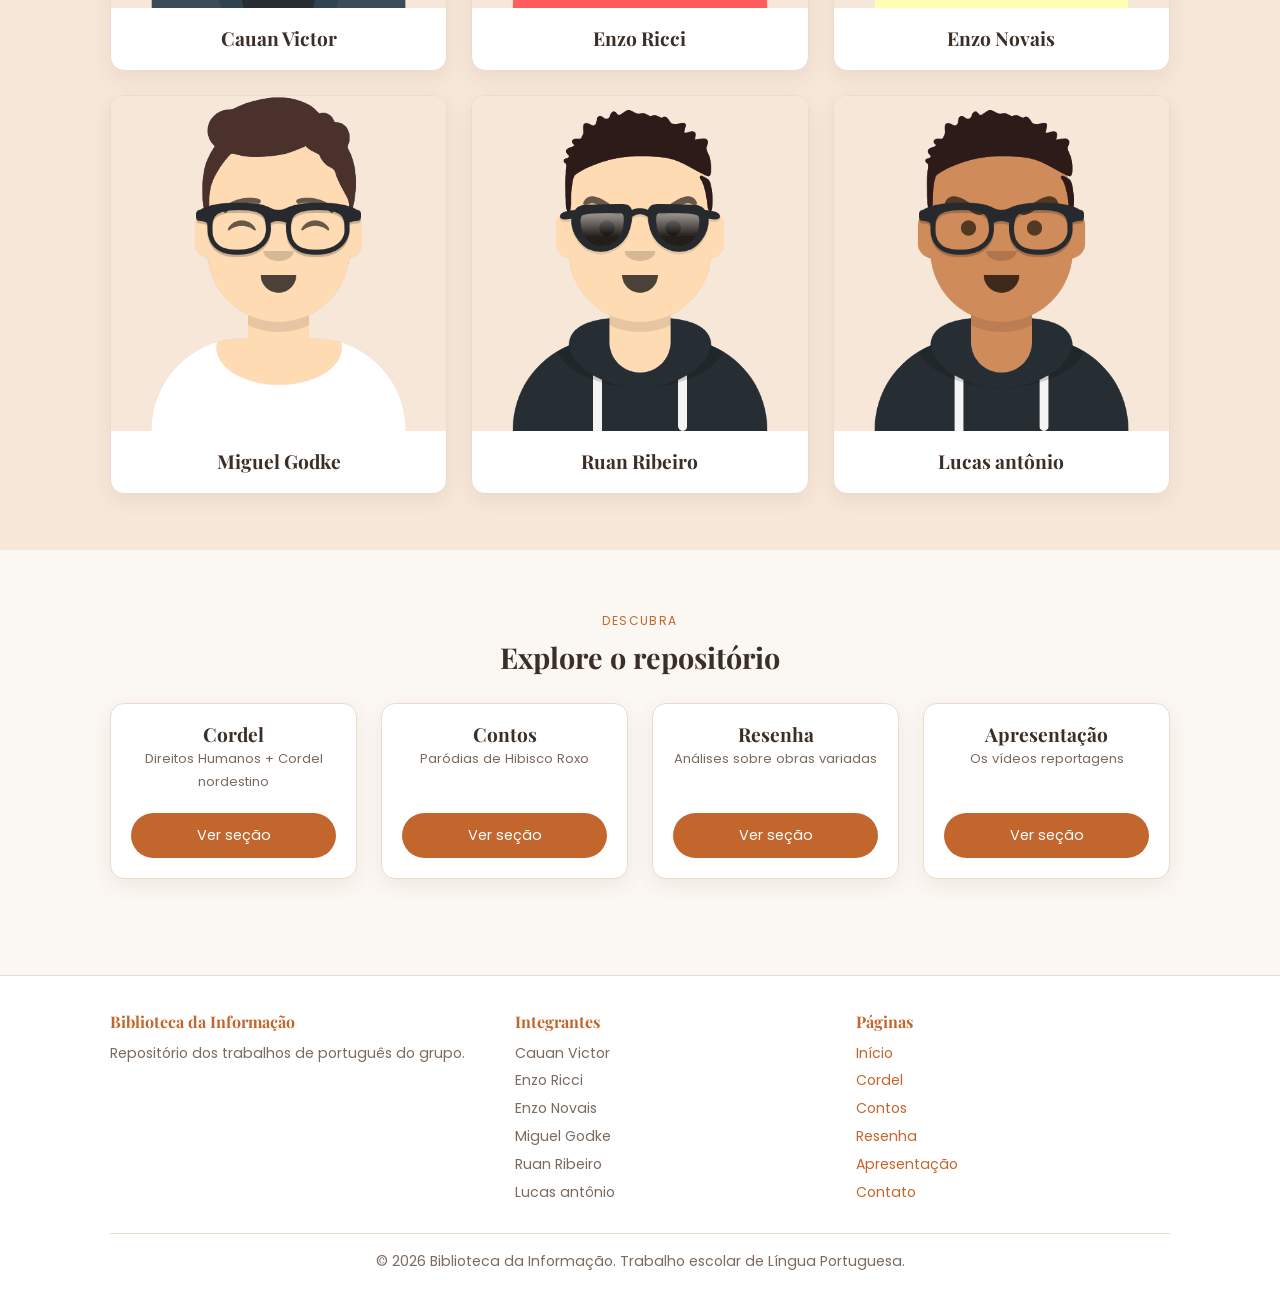
==== commit 7e61e748: "1.9" ====
--- a/index.html
+++ b/index.html
@@ -49,7 +49,7 @@
         <h2>Contexto do trabalho</h2>
         <div class="texto-corrido">
           <p>A Biblioteca da Informação nasceu como um simples repositório de Língua Portuguesa. A proposta é organizar, em um site, toda a produção escrita do grupo, funcionando como um acervo que pode ser consultado a qualquer momento.</p>
-          <p>Cada integrante produziu um cordel, um conto e uma resenha. Os cordéis estão publicados aqui mesmo, em páginas próprias. Os contos e as resenhas ficam em documentos do Google Docs, acessados por link. A apresentação do grupo reúne dois vídeos sobre assuntos diversos</p>
+          <p>Cada integrante produziu um cordel, um conto e uma resenha. Os cordéis estão publicados aqui mesmo, em páginas próprias. Os contos e as resenhas ficam em documentos PDF, acessados por link. A apresentação do grupo reúne dois vídeos sobre assuntos diversos relacionados ao tema CULTURA</p>
         </div>
         <div class="grid" style="margin-top:32px;">
           <div class="info-item"><strong>Turma</strong><span data-grupo="turma">Turma</span></div>
@@ -70,27 +70,27 @@
 
     <section class="secao" id="secoes">
       <div class="container centro">
-        <span class="etiqueta">Acervo</span>
+        <span class="etiqueta">DESCUBRA</span>
         <h2>Explore o repositório</h2>
         <div class="grid grid-4">
           <article class="card">
-            <div class="card-imagem">Cordel</div>
-            <div class="card-corpo"><h3>Cordel</h3><p class="autor">Versos e rimas do grupo.</p></div>
+            
+            <div class="card-corpo"><h3>Cordel</h3><p class="autor">Direitos Humanos + Cordel nordestino</p></div>
             <div class="card-rodape"><a class="botao" href="cordel.html">Ver seção</a></div>
           </article>
           <article class="card">
-            <div class="card-imagem">Contos</div>
-            <div class="card-corpo"><h3>Contos</h3><p class="autor">Narrativas curtas autorais.</p></div>
+            
+            <div class="card-corpo"><h3>Contos</h3><p class="autor">Paródias de Hibisco Roxo</p></div>
             <div class="card-rodape"><a class="botao" href="contos.html">Ver seção</a></div>
           </article>
           <article class="card">
-            <div class="card-imagem">Resenha</div>
-            <div class="card-corpo"><h3>Resenha</h3><p class="autor">Análises e opiniões sobre obras.</p></div>
+            
+            <div class="card-corpo"><h3>Resenha</h3><p class="autor">Análises sobre obras variadas</p></div>
             <div class="card-rodape"><a class="botao" href="resenha.html">Ver seção</a></div>
           </article>
           <article class="card">
-            <div class="card-imagem">Apresentação</div>
-            <div class="card-corpo"><h3>Apresentação</h3><p class="autor">Os vídeos do grupo.</p></div>
+            
+            <div class="card-corpo"><h3>Apresentação</h3><p class="autor">Os vídeos reportagens</p></div>
             <div class="card-rodape"><a class="botao" href="apresentacao.html">Ver seção</a></div>
           </article>
         </div>
--- a/css/style.css
+++ b/css/style.css
@@ -1,6 +1,18 @@
 
-
+/* =================================================== 
+STYLE.CSS — [B.I] — [Rep. de PT] 
+Grupo: [
+        Cauan Victor Andrade Cavalcanti
+        Miguel Godke Silva
+        Enzo Oliveira Ricci
+        Ruan Ribeiro Prospero
+        Enzo Novais Silva
+        Lucas Antonio Souza Carneiro
+] 
+Data: [17/11/2026] 
+=================================================== */ 
 :root {
+  /* variavel global */
   --laranja: #c2662d;
   --laranja-claro: #e4a574;
   --laranja-suave: #f6e7d8;
@@ -27,11 +39,10 @@
   --borda: #3b2f27;
   --sombra: 0 6px 20px rgba(0, 0, 0, 0.35);
 }
-
+/* basico global */
 * { box-sizing: border-box; margin: 0; padding: 0; }
 
 html { scroll-behavior: smooth; }
-
 body {
   font-family: var(--fonte-texto);
   background: var(--fundo);
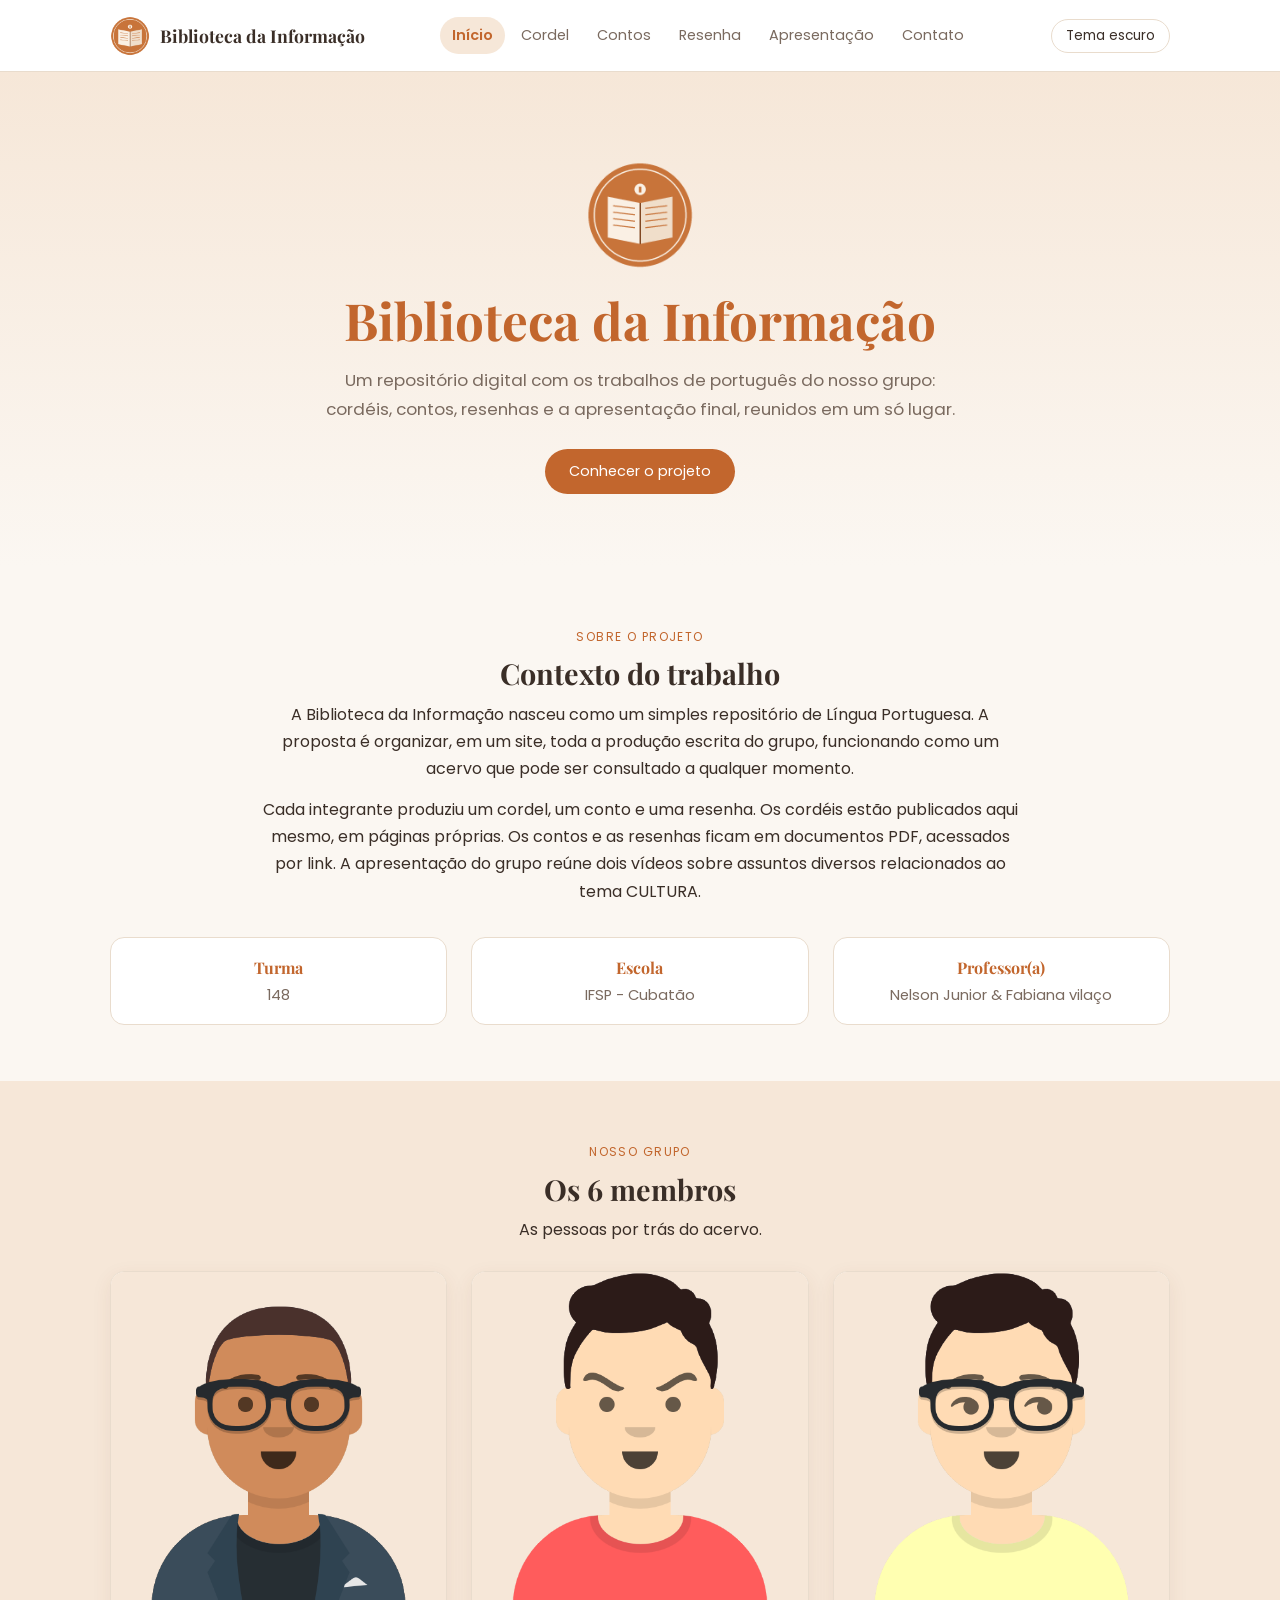
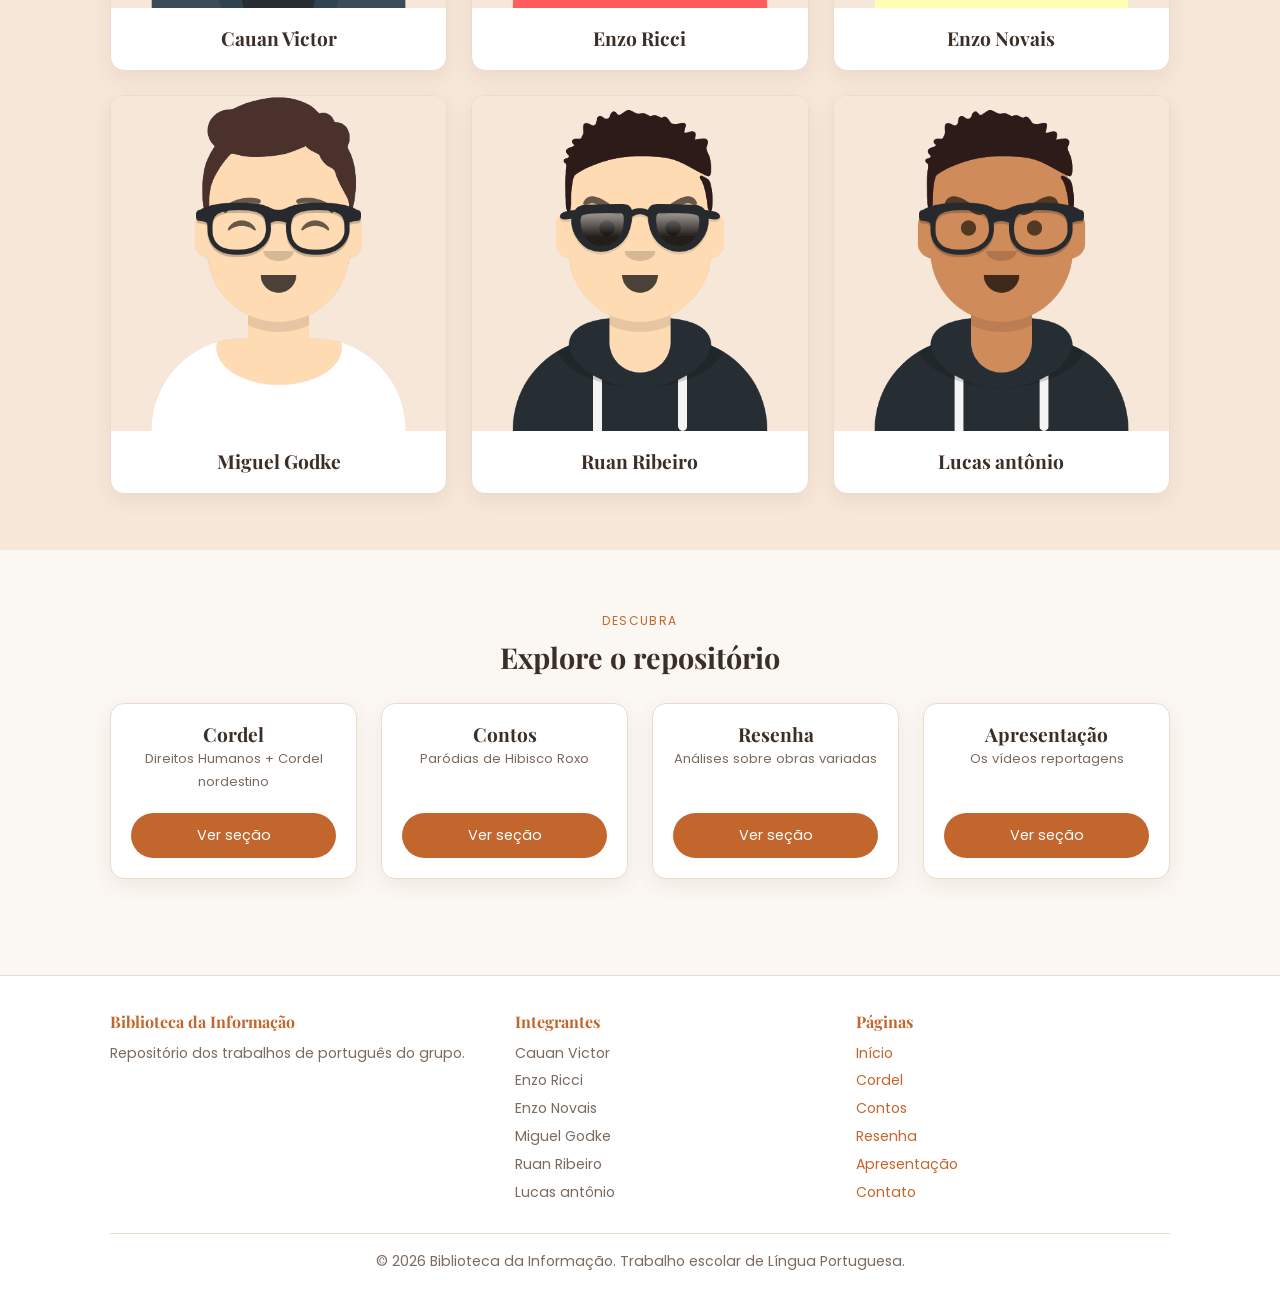
==== commit 8580f3fb: "1.9" ====
--- a/index.html
+++ b/index.html
@@ -49,7 +49,7 @@
         <h2>Contexto do trabalho</h2>
         <div class="texto-corrido">
           <p>A Biblioteca da Informação nasceu como um simples repositório de Língua Portuguesa. A proposta é organizar, em um site, toda a produção escrita do grupo, funcionando como um acervo que pode ser consultado a qualquer momento.</p>
-          <p>Cada integrante produziu um cordel, um conto e uma resenha. Os cordéis estão publicados aqui mesmo, em páginas próprias. Os contos e as resenhas ficam em documentos PDF, acessados por link. A apresentação do grupo reúne dois vídeos sobre assuntos diversos relacionados ao tema CULTURA</p>
+          <p>Cada integrante produziu um cordel, um conto e uma resenha. Os cordéis estão publicados aqui mesmo, em páginas próprias. Os contos e as resenhas ficam em documentos PDF, acessados por link. A apresentação do grupo reúne dois vídeos sobre assuntos diversos relacionados ao tema CULTURA.</p>
         </div>
         <div class="grid" style="margin-top:32px;">
           <div class="info-item"><strong>Turma</strong><span data-grupo="turma">Turma</span></div>
--- a/css/style.css
+++ b/css/style.css
@@ -12,22 +12,28 @@
 Data: [17/11/2026] 
 =================================================== */ 
 :root {
-  /* variavel global */
+  /* variavel global ( cores e suas tonalidades ) */
+  /* COR PRIMARIA */
   --laranja: #c2662d;
   --laranja-claro: #e4a574;
   --laranja-suave: #f6e7d8;
+  /* COR SECUNDARIA */
   --fundo: #fbf7f2;
   --superficie: #ffffff;
+  /* COR TERCIARIA */
   --texto: #3a2e27;
   --texto-suave: #7a6a5f;
   --borda: #e9dccd;
+
+  /* Variaveis */
   --sombra: 0 6px 20px rgba(110, 70, 40, 0.08);
   --altura-header: 72px;
   --raio: 14px;
+  /* Tipografia */
   --fonte-titulo: "Playfair Display", Georgia, "Times New Roman", serif;
   --fonte-texto: "Poppins", "Segoe UI", Arial, sans-serif;
 }
-
+/* MODO ESCURO */
 .escuro {
   --laranja: #e08d52;
   --laranja-claro: #f0b27f;
@@ -42,6 +48,7 @@
 /* basico global */
 * { box-sizing: border-box; margin: 0; padding: 0; }
 
+/* ----- TAGS ESTILIZADAS ----- */
 html { scroll-behavior: smooth; }
 body {
   font-family: var(--fonte-texto);
@@ -65,7 +72,7 @@
 h2 { font-size: 1.8rem; margin-bottom: 0.6rem; }
 h3 { font-size: 1.2rem; }
 
-/* ---------- Cabeçalho fixo ---------- */
+/* ---------- CABEÇALHO ---------- */
 .cabecalho {
   position: fixed;
   top: 0;
@@ -77,7 +84,7 @@
   z-index: 100;
   transition: background 0.3s;
 }
-
+/* Por dentro */
 .cabecalho-interno {
   max-width: 1100px;
   height: 100%;
@@ -117,12 +124,13 @@
   color: var(--texto-suave);
 }
 .menu a:hover { background: var(--laranja-suave); text-decoration: none; }
+/* quando estamos em uma pagina X, a tonalidade muda no link  dela */
 .menu a[aria-current="page"] {
   background: var(--laranja-suave);
   color: var(--laranja);
   font-weight: 600;
 }
-
+/* botao de mudar o tema */
 .botao-tema {
   font-family: var(--fonte-texto);
   font-size: 0.85rem;
@@ -305,7 +313,7 @@
 .video-info { padding: 18px 20px 22px; }
 .video-info p { color: var(--texto-suave); font-size: 0.92rem; margin-top: 6px; }
 
-/* ---------- Página de cordel individual ---------- */
+/* ---------- Página de cordel ( todo mundo igual ) ---------- */
 .cordel-layout {
   display: grid;
   grid-template-columns: 1.4fr 1fr;
@@ -325,7 +333,7 @@
 }
 .cordel-imagem {
   position: sticky;
-  top: calc(var(--altura-header) + 20px);
+  top: calc(var(--altura-header) + 100px);
 }
 .cordel-imagem .card-imagem {
   aspect-ratio: 3 / 4;
